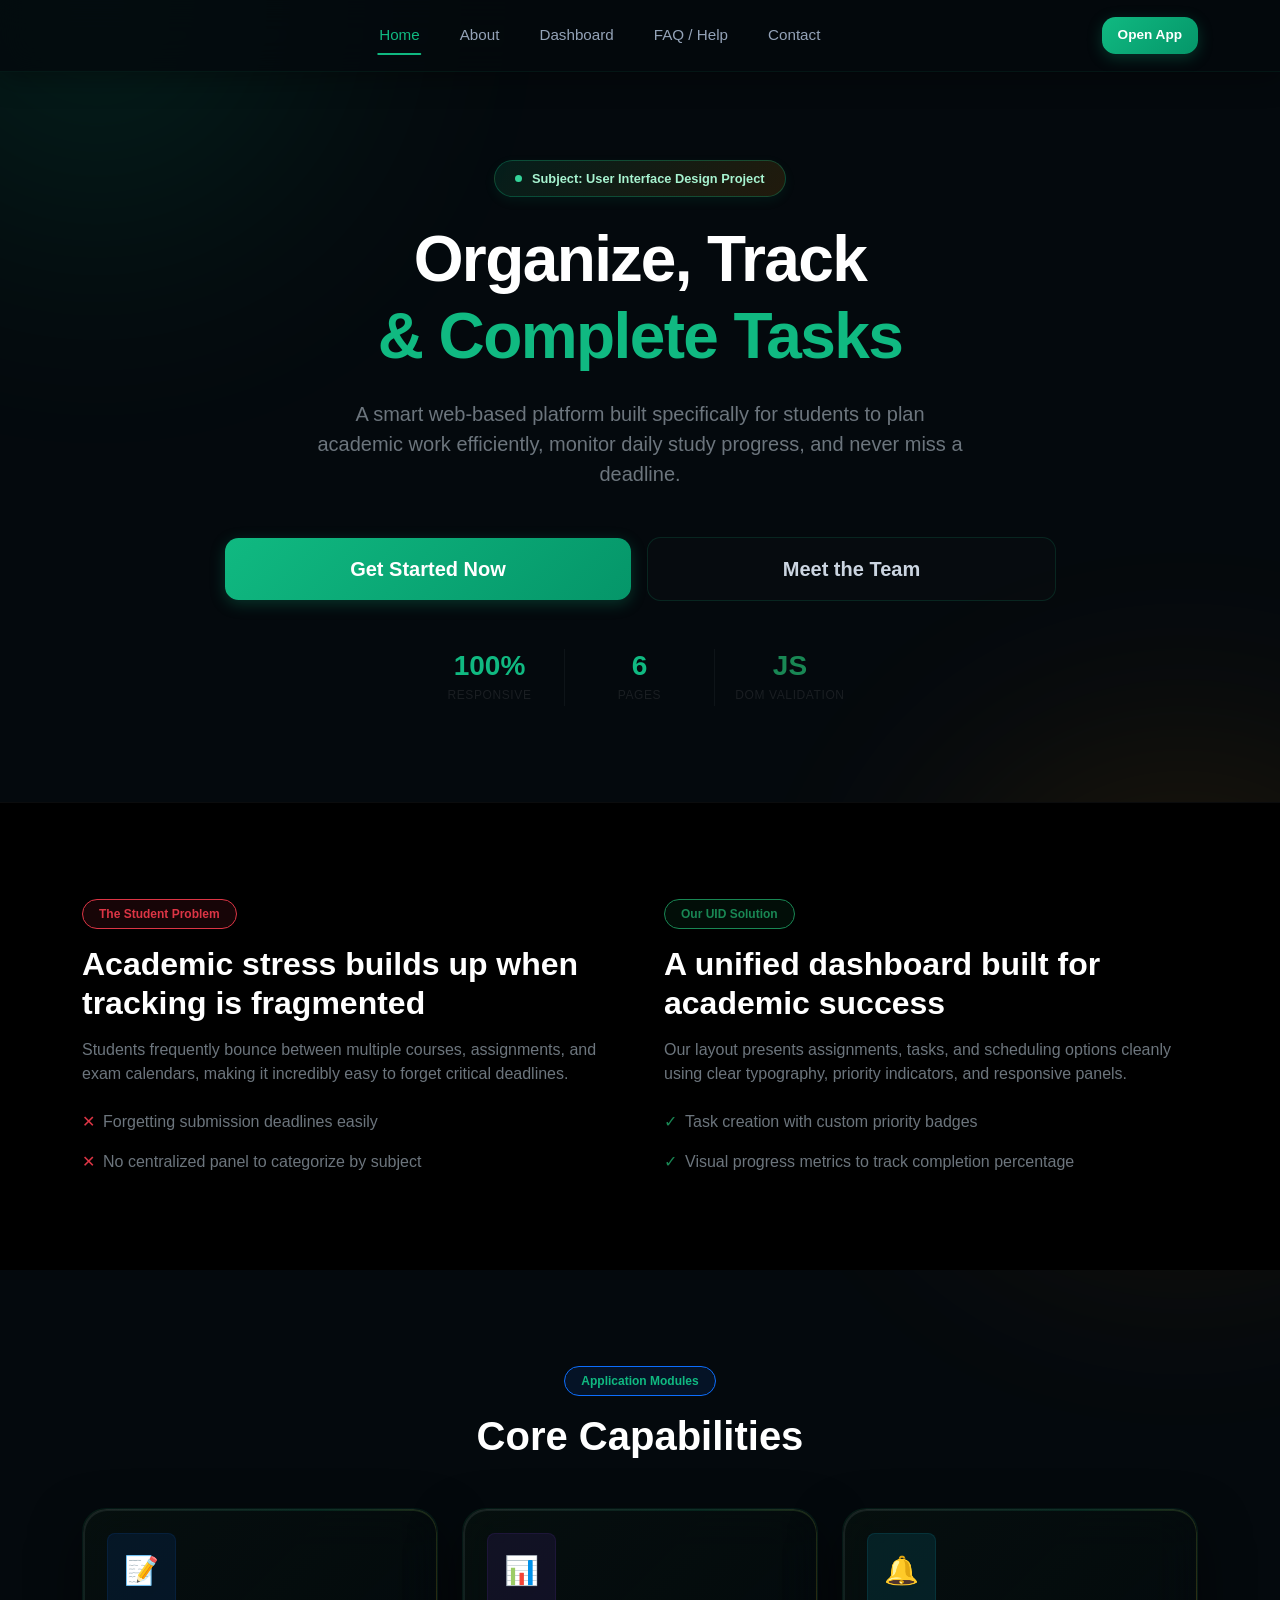
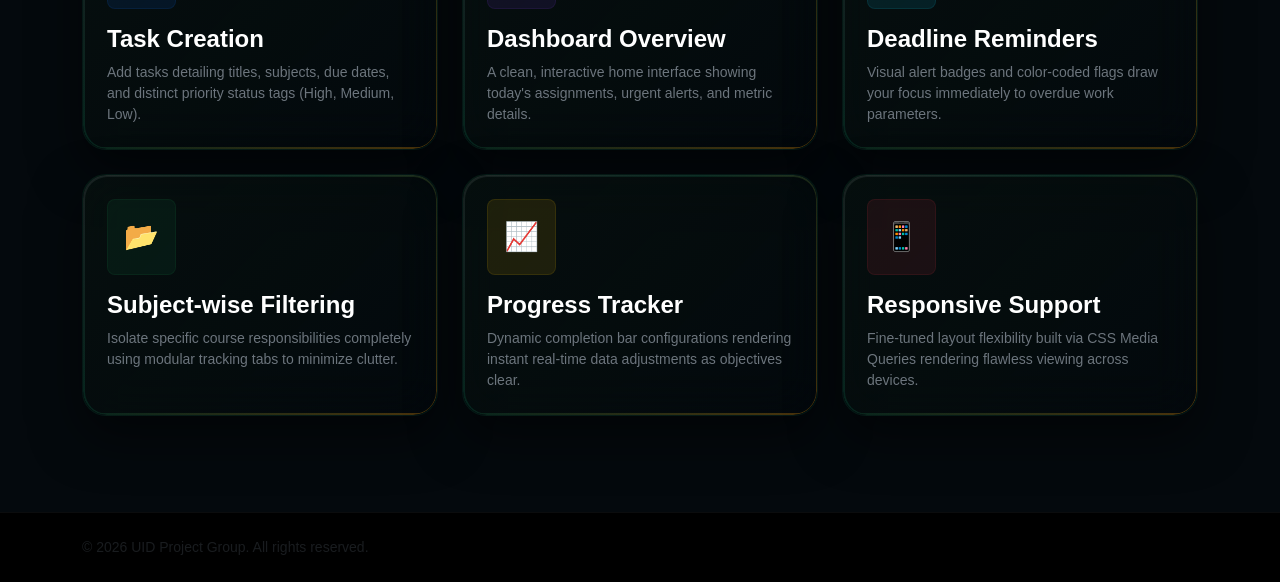
==== index.html @ c164b64d "Add files via upload" ====
<!DOCTYPE html>
<html lang="en">

<head>
  <meta charset="UTF-8" />
  <meta name="viewport" content="width=device-width, initial-scale=1.0" />
  <title>Student Task Manager — Academic Productivity Platform</title>

  <link href="https://cdn.jsdelivr.net/npm/bootstrap@5.3.3/dist/css/bootstrap.min.css" rel="stylesheet">
  <link rel="stylesheet" href="codestyle.css">
</head>

<body class="page-home">

  <div class="bg-orb bg-orb-1"></div>
  <div class="bg-orb bg-orb-2"></div>

  <nav class="navbar navbar-expand-md navbar-dark fixed-top glass-navbar py-3">
    <div class="container-xl">
      <a class="navbar-brand d-flex align-items-center gap-2" href="index.html">
      </a>

      <button class="navbar-toggler border-0" type="button" data-bs-toggle="collapse" data-bs-target="#mainNavbar"
        aria-controls="mainNavbar" aria-expanded="false" aria-label="Toggle navigation">
        <span class="navbar-toggler-icon"></span>
      </button>

      <div class="collapse navbar-collapse" id="mainNavbar">
        <ul class="navbar-nav mx-auto mb-2 mb-md-0 gap-2">
          <li class="nav-item"><a class="nav-link text-primary active" href="index.html">Home</a></li>
          <li class="nav-item"><a class="nav-link text-secondary" href="About.html">About</a></li>
          <li class="nav-item"><a class="nav-link text-secondary" href="Dashboard.html">Dashboard</a></li>
          <li class="nav-item"><a class="nav-link text-secondary" href="FAQ.html">FAQ / Help</a></li>
          <li class="nav-item"><a class="nav-link text-secondary" href="Contact.html">Contact</a></li>
        </ul>
        <div class="d-flex gap-2">
          <a href="Dashboard.html" class="btn btn-custom-primary py-2 px-3 fs-7 d-none d-sm-block">Open App</a>
        </div>
      </div>
    </div>
  </nav>

  <section class="container-xl text-center position-relative z-1" style="padding-top: 10rem; padding-bottom: 6rem;">
    <div class="row justify-content-center">
      <div class="col-lg-9">

        <div class="mb-4">
          <span class="badge-custom">
            <span class="pulse-dot"></span>
            Subject: User Interface Design Project
          </span>
        </div>

        <h1 class="display-3 fw-black text-white mb-4 tracking-tight">
          Organize, Track <br>
          <span class="text-primary">&amp; Complete Tasks</span>
        </h1>

        <p class="lead text-secondary mx-auto mb-5 max-w-2xl" style="max-width: 650px;">
          A smart web-based platform built specifically for students to plan academic work efficiently, monitor daily
          study progress, and never miss a deadline.
        </p>

        <div class="d-flex flex-column flex-sm-row gap-3 justify-content-center align-items-center">
          <a href="Dashboard.html" class="btn btn-custom-primary btn-lg px-4 py-3 w-100 w-sm-auto">
            Get Started Now
          </a>
          <a href="team.html" class="btn btn-custom-outline btn-lg px-4 py-3 w-100 w-sm-auto">
            Meet the Team
          </a>
        </div>

        <div class="row justify-content-center mt-5 mx-auto" style="max-width: 450px;">
          <div class="col-4 border-end border-secondary border-opacity-10">
            <div class="h3 fw-bold text-primary mb-0">100%</div>
            <small class="text-muted text-uppercase tracking-wider fs-8">Responsive</small>
          </div>
          <div class="col-4 border-end border-secondary border-opacity-10">
            <div class="h3 fw-bold text-primary mb-0">6</div>
            <small class="text-muted text-uppercase tracking-wider fs-8">Pages</small>
          </div>
          <div class="col-4">
            <div class="h3 fw-bold text-success mb-0">JS</div>
            <small class="text-muted text-uppercase tracking-wider fs-8">DOM Validation</small>
          </div>
        </div>

      </div>
    </div>
  </section>

  <section class="border-top border-secondary border-opacity-10 py-5 bg-black bg-opacity-20 position-relative z-1">
    <div class="container-xl py-5">
      <div class="row g-5 align-items-center">

        <div class="col-md-6">
          <span
            class="badge bg-danger bg-opacity-10 text-danger border border-danger border-opacity-20 rounded-pill px-3 py-2 mb-3 fw-semibold">The
            Student Problem</span>
          <h2 class="fw-bold text-white mb-3">Academic stress builds up when tracking is fragmented</h2>
          <p class="text-secondary mb-4">
            Students frequently bounce between multiple courses, assignments, and exam calendars, making it incredibly
            easy to forget critical deadlines.
          </p>
          <div class="d-flex flex-column gap-3">
            <div class="d-flex align-items-start gap-2">
              <span class="text-danger">✕</span>
              <span class="text-secondary fs-6">Forgetting submission deadlines easily</span>
            </div>
            <div class="d-flex align-items-start gap-2">
              <span class="text-danger">✕</span>
              <span class="text-secondary fs-6">No centralized panel to categorize by subject</span>
            </div>
          </div>
        </div>

        <div class="col-md-6">
          <span
            class="badge bg-success bg-opacity-10 text-success border border-success border-opacity-20 rounded-pill px-3 py-2 mb-3 fw-semibold">Our
            UID Solution</span>
          <h2 class="fw-bold text-white mb-3">A unified dashboard built for academic success</h2>
          <p class="text-secondary mb-4">
            Our layout presents assignments, tasks, and scheduling options cleanly using clear typography, priority
            indicators, and responsive panels.
          </p>
          <div class="d-flex flex-column gap-3">
            <div class="d-flex align-items-start gap-2">
              <span class="text-success">✓</span>
              <span class="text-secondary fs-6">Task creation with custom priority badges</span>
            </div>
            <div class="d-flex align-items-start gap-2">
              <span class="text-success">✓</span>
              <span class="text-secondary fs-6">Visual progress metrics to track completion percentage</span>
            </div>
          </div>
        </div>

      </div>
    </div>
  </section>

  <section class="container-xl py-5 position-relative z-1">
    <div class="py-5">
      <div class="text-center mb-5">
        <span
          class="badge bg-primary bg-opacity-10 text-primary border border-primary border-opacity-20 rounded-pill px-3 py-2 mb-3 fw-semibold">Application
          Modules</span>
        <h2 class="fw-bold text-white display-6">Core Capabilities</h2>
      </div>

      <div class="row row-cols-1 row-cols-sm-2 row-cols-lg-3 g-4">

        <div class="col">
          <div class="glass-card h-100 p-4">
            <div
              class="fs-3 mb-3 d-inline-flex p-3 bg-primary bg-opacity-10 border border-primary border-opacity-10 rounded-3">
              📝</div>
            <h4 class="text-white fw-semibold mb-2">Task Creation</h4>
            <p class="text-secondary small mb-0">Add tasks detailing titles, subjects, due dates, and distinct priority
              status tags (High, Medium, Low).</p>
          </div>
        </div>
        <div class="col">
          <div class="glass-card h-100 p-4">
            <div
              class="fs-3 mb-3 d-inline-flex p-3 bg-purple bg-opacity-10 border border-purple border-opacity-10 rounded-3"
              style="background: rgba(124,58,237,0.1);">📊</div>
            <h4 class="text-white fw-semibold mb-2">Dashboard Overview</h4>
            <p class="text-secondary small mb-0">A clean, interactive home interface showing today's assignments, urgent
              alerts, and metric details.</p>
          </div>
        </div>

        <div class="col">
          <div class="glass-card h-100 p-4">
            <div
              class="fs-3 mb-3 d-inline-flex p-3 bg-info bg-opacity-10 border border-info border-opacity-10 rounded-3">
              🔔</div>
            <h4 class="text-white fw-semibold mb-2">Deadline Reminders</h4>
            <p class="text-secondary small mb-0">Visual alert badges and color-coded flags draw your focus immediately
              to overdue work parameters.</p>
          </div>
        </div>

        <div class="col">
          <div class="glass-card h-100 p-4">
            <div
              class="fs-3 mb-3 d-inline-flex p-3 bg-success bg-opacity-10 border border-success border-opacity-10 rounded-3">
              📂</div>
            <h4 class="text-white fw-semibold mb-2">Subject-wise Filtering</h4>
            <p class="text-secondary small mb-0">Isolate specific course responsibilities completely using modular
              tracking tabs to minimize clutter.</p>
          </div>
        </div>

        <div class="col">
          <div class="glass-card h-100 p-4">
            <div
              class="fs-3 mb-3 d-inline-flex p-3 bg-warning bg-opacity-10 border border-warning border-opacity-10 rounded-3">
              📈</div>
            <h4 class="text-white fw-semibold mb-2">Progress Tracker</h4>
            <p class="text-secondary small mb-0">Dynamic completion bar configurations rendering instant real-time data
              adjustments as objectives clear.</p>
          </div>
        </div>

        <div class="col">
          <div class="glass-card h-100 p-4">
            <div
              class="fs-3 mb-3 d-inline-flex p-3 bg-danger bg-opacity-10 border border-danger border-opacity-10 rounded-3">
              📱</div>
            <h4 class="text-white fw-semibold mb-2">Responsive Support</h4>
            <p class="text-secondary small mb-0">Fine-tuned layout flexibility built via CSS Media Queries rendering
              flawless viewing across devices.</p>
          </div>
        </div>

      </div>
    </div>
  </section>

  <footer class="border-top border-secondary border-opacity-10 py-4 bg-black bg-opacity-40 position-relative z-1">
    <div class="container-xl">
      <div
        class="d-flex flex-column flex-sm-row justify-content-between align-items-center text-center text-sm-start gap-3">
        <p class="text-muted small mb-0">© 2026 UID Project Group. All rights reserved.</p>
      </div>
    </div>
  </footer>

  <script src="https://cdn.jsdelivr.net/npm/bootstrap@5.3.3/dist/js/bootstrap.bundle.min.js"></script>
</body>

</html>
---- codestyle.css ----
.homepage * {
      box-sizing: border-box;
    }

    :root {
      --bg-dark: #04090d; /* Premium deep slate-black */
      --card-bg: linear-gradient(135deg, rgba(8, 20, 16, 0.6) 0%, rgba(3, 8, 12, 0.5) 100%);
      --primary: #10b981; /* Premium Emerald */
      --primary-rgb: 16, 185, 129;
      --primary-hover: #059669;
      --accent-gold: #f59e0b; /* Aurora Gold */
      --accent-mint: #34d399; /* Mint Green */
      --accent-cyan: #06b6d4; /* Electric Cyan */
      --text-white: #f1f5f9;
      --text-gray: #94a3b8;
      --success: #34d399;
      --danger: #f87171;
      --border-light: rgba(16, 185, 129, 0.08);
    }

/* ==========================================
   UTILITY & HELPER CLASSES
   ========================================== */
.fw-black {
  font-weight: 900 !important;
}

.tracking-tight {
  letter-spacing: -0.025em !important;
}

.tracking-wider {
  letter-spacing: 0.05em !important;
}

.fs-7 {
  font-size: 0.85rem !important;
}

.fs-8 {
  font-size: 0.75rem !important;
}

.max-w-2xl {
  max-width: 650px !important;
}

.max-w-450 {
  max-width: 450px !important;
}

.hero-section {
  padding-top: 10rem !important;
  padding-bottom: 6rem !important;
}

.dashboard-section {
  padding-top: 8rem !important;
  padding-bottom: 6rem !important;
}

.bg-purple {
  background-color: rgba(124, 58, 237, 1) !important;
}

.bg-purple.bg-opacity-10 {
  background-color: rgba(124, 58, 237, 0.1) !important;
}

.border-purple {
  border-color: rgba(124, 58, 237, 1) !important;
}

.border-purple.border-opacity-10 {
  border-color: rgba(124, 58, 237, 0.1) !important;
}

/* ==========================================
   PAGES: Home & Profile (index.html, profile.html)
   ========================================== */
body.page-home,
body.page-profile {
  background-color: var(--bg-dark);
  color: var(--text-white);
  font-family: 'Plus Jakarta Sans', sans-serif;
  overflow-x: hidden;
  min-height: 100vh;
  display: flex;
  flex-direction: column;
  position: relative;
}

body.page-home .text-primary,
body.page-profile .text-primary {
  color: var(--primary) !important;
}

/* Premium Scrollbar */
body.page-home::-webkit-scrollbar,
body.page-profile::-webkit-scrollbar {
  width: 8px;
  height: 8px;
}
body.page-home::-webkit-scrollbar-track,
body.page-profile::-webkit-scrollbar-track {
  background: var(--bg-dark);
}
body.page-home::-webkit-scrollbar-thumb,
body.page-profile::-webkit-scrollbar-thumb {
  background: rgba(255, 255, 255, 0.08);
  border-radius: 4px;
}
body.page-home::-webkit-scrollbar-thumb:hover,
body.page-profile::-webkit-scrollbar-thumb:hover {
  background: rgba(var(--primary-rgb), 0.4);
}

/* Background Orbs with Fluid Floating Animations */
.page-home .bg-orb,
.page-profile .bg-orb {
  position: absolute;
  width: 450px;
  height: 450px;
  border-radius: 50%;
  filter: blur(130px);
  z-index: 0;
  opacity: 0.15;
  pointer-events: none;
  transition: all 1s ease;
}
.page-home .bg-orb-1,
.page-profile .bg-orb-1 { 
  top: -10%; 
  left: -10%; 
  background: radial-gradient(circle, var(--primary) 0%, #047857 100%); 
  animation: float-orb-1 20s infinite alternate ease-in-out;
}
.page-home .bg-orb-2,
.page-profile .bg-orb-2 { 
  top: 35%; 
  right: -10%; 
  background: radial-gradient(circle, var(--accent-gold) 0%, #b45309 100%); 
  animation: float-orb-2 25s infinite alternate ease-in-out;
}
.page-home .bg-orb-3,
.page-profile .bg-orb-3 { 
  bottom: -10%; 
  left: 15%; 
  width: 350px;
  height: 350px;
  background: radial-gradient(circle, var(--accent-mint) 0%, #065f46 100%); 
  opacity: 0.08;
  animation: float-orb-3 18s infinite alternate ease-in-out;
}

    @keyframes float-orb-1 {
      0% { transform: translate(0, 0) scale(1); }
      50% { transform: translate(60px, 40px) scale(1.12); }
      100% { transform: translate(-20px, 20px) scale(0.95); }
    }
    @keyframes float-orb-2 {
      0% { transform: translate(0, 0) scale(1.1); }
      50% { transform: translate(-50px, -40px) scale(0.88); }
      100% { transform: translate(30px, 40px) scale(1.05); }
    }
    @keyframes float-orb-3 {
      0% { transform: translate(0, 0) scale(0.9); }
      50% { transform: translate(45px, -35px) scale(1.15); }
      100% { transform: translate(-25px, 15px) scale(1); }
    }
    
    /* Glassmorphism Navbar with Glow Border */
    .glass-navbar {
      background: rgba(4, 9, 13, 0.8) !important;
      backdrop-filter: blur(16px);
      -webkit-backdrop-filter: blur(16px);
      border-bottom: 1px solid var(--border-light);
      box-shadow: 0 4px 30px rgba(0, 0, 0, 0.4);
      transition: all 0.3s ease;
    }
    .glass-navbar .nav-link {
      font-size: 0.95rem;
      font-weight: 500;
      position: relative;
      transition: color 0.3s ease;
      padding: 0.5rem 1rem !important;
    }
    .glass-navbar .nav-link::after {
      content: '';
      position: absolute;
      bottom: 0; left: 50%;
      width: 0; height: 2px;
      background: var(--primary);
      transition: all 0.3s ease;
      transform: translateX(-50%);
      border-radius: 2px;
    }
    .glass-navbar .nav-link:hover::after,
    .glass-navbar .nav-link.active::after {
      width: 60%;
    }
    .glass-navbar .nav-link:hover {
      color: var(--primary) !important;
    }
    .glass-navbar .nav-link.text-secondary {
      color: var(--text-gray) !important;
    }
    
    /* Premium Glassmorphism Cards */
    .glass-card {
      background: var(--card-bg);
      backdrop-filter: blur(24px);
      -webkit-backdrop-filter: blur(24px);
      border: 1px solid var(--border-light);
      border-radius: 1.5rem;
      padding: 3rem;
      position: relative;
      box-shadow: 0 20px 50px rgba(0, 0, 0, 0.5), inset 0 1px 1px rgba(255, 255, 255, 0.05);
      overflow: hidden;
      transition: all 0.4s cubic-bezier(0.16, 1, 0.3, 1);
    }
    
    /* Elegant Gold and Mint Border Gradient overlay on card */
    .glass-card::before {
      content: '';
      position: absolute;
      top: 0; left: 0; right: 0; bottom: 0;
      border-radius: 1.5rem;
      padding: 1.5px;
      background: linear-gradient(135deg, rgba(255, 255, 255, 0.08), rgba(16, 185, 129, 0.15) 40%, rgba(245, 158, 11, 0.3) 100%);
      -webkit-mask: linear-gradient(#fff 0 0) content-box, linear-gradient(#fff 0 0);
      -webkit-mask-composite: xor;
      mask-composite: exclude;
      pointer-events: none;
      z-index: 1;
    }
    
    .profile-header {
      display: flex;
      align-items: center;
      gap: 1.75rem;
      border-bottom: 1px solid rgba(16, 185, 129, 0.12);
      padding-bottom: 2rem;
      margin-bottom: 2.5rem;
      z-index: 2;
      position: relative;
    }
    
    @media (max-width: 576px) {
      .profile-header {
        flex-direction: column;
        text-align: center;
        gap: 1.25rem;
      }
    }
    
    /* Majestic Emerald & Gold Avatar Frame */
    .avatar-wrapper {
      width: 95px;
      height: 95px;
      border-radius: 50%;
      background: linear-gradient(135deg, rgba(16, 185, 129, 0.15) 0%, rgba(245, 158, 11, 0.15) 100%);
      border: 2px solid rgba(16, 185, 129, 0.35);
      color: var(--accent-mint);
      font-size: 3.2rem;
      display: flex;
      align-items: center;
      justify-content: center;
      box-shadow: 0 8px 25px rgba(16, 185, 129, 0.25);
      position: relative;
      transition: all 0.4s cubic-bezier(0.16, 1, 0.3, 1);
      cursor: pointer;
    }
    .avatar-wrapper::after {
      content: '👑';
      position: absolute;
      font-size: 0.95rem;
      bottom: -4px;
      right: -4px;
      background: #04090d;
      border: 1px solid rgba(245, 158, 11, 0.5);
      width: 28px;
      height: 28px;
      border-radius: 50%;
      display: flex;
      align-items: center;
      justify-content: center;
      box-shadow: 0 4px 10px rgba(0, 0, 0, 0.5);
      animation: sparkle 3s infinite ease-in-out;
    }
    @keyframes sparkle {
      0%, 100% { transform: scale(1) rotate(0deg); }
      50% { transform: scale(1.15) rotate(15deg); }
    }
    .avatar-wrapper:hover {
      transform: scale(1.05) rotate(3deg);
      border-color: var(--accent-gold);
      box-shadow: 0 10px 30px rgba(245, 158, 11, 0.3);
      color: var(--accent-gold);
    }
    
    /* Styled Emerald-Glow Info Cards */
    .info-card {
      background: rgba(255, 255, 255, 0.015);
      border: 1px solid rgba(16, 185, 129, 0.06);
      border-radius: 1rem;
      padding: 1.25rem 1.5rem;
      transition: all 0.3s cubic-bezier(0.16, 1, 0.3, 1);
      height: 100%;
      position: relative;
      overflow: hidden;
    }
    .info-card::before {
      content: '';
      position: absolute;
      left: 0; top: 0; bottom: 0;
      width: 3px;
      background: linear-gradient(to bottom, var(--primary), var(--accent-gold));
      opacity: 0;
      transition: opacity 0.3s ease;
    }
    .info-card:hover {
      background: rgba(255, 255, 255, 0.03);
      border-color: rgba(16, 185, 129, 0.25);
      transform: translateY(-3px);
      box-shadow: 0 8px 24px rgba(0, 0, 0, 0.25);
    }
    .info-card:hover::before {
      opacity: 1;
    }
    
    .glass-label {
      font-family: 'Outfit', sans-serif;
      font-size: 0.78rem;
      font-weight: 700;
      text-transform: uppercase;
      letter-spacing: 0.08em;
      color: var(--accent-mint);
      margin-bottom: 0.4rem;
      display: flex;
      align-items: center;
      gap: 0.5rem;
    }
    
    .info-value {
      font-size: 1.05rem;
      color: var(--text-white);
      font-weight: 600;
      padding: 0.15rem 0;
      letter-spacing: -0.01em;
    }
    
    /* Premium Aurora Inputs */
    .glass-input, .glass-select, .glass-textarea {
      background: rgba(255, 255, 255, 0.02) !important;
      border: 1px solid rgba(16, 185, 129, 0.12) !important;
      color: #ffffff !important;
      border-radius: 0.85rem !important;
      padding: 0.85rem 1.2rem !important;
      transition: all 0.3s cubic-bezier(0.16, 1, 0.3, 1) !important;
      width: 100%;
    }
    .glass-input::placeholder, .glass-textarea::placeholder {
      color: rgba(255, 255, 255, 0.25) !important;
    }
    .glass-input:focus, .glass-select:focus, .glass-textarea:focus {
      background: rgba(255, 255, 255, 0.05) !important;
      border-color: rgba(16, 185, 129, 0.5) !important;
      box-shadow: 0 0 0 4px rgba(16, 185, 129, 0.18) !important;
      outline: none !important;
      transform: translateY(-1px);
    }
    
    .glass-select option {
      background-color: #050b0f;
      color: white;
    }
    
    /* Button Custom styling with beautiful hover scale effects */
    .btn-custom-outline {
      background-color: rgba(255, 255, 255, 0.01);
      color: #cbd5e1;
      border: 1px solid rgba(16, 185, 129, 0.15);
      padding: 0.8rem 1.85rem;
      border-radius: 0.85rem;
      font-weight: 600;
      transition: all 0.3s cubic-bezier(0.16, 1, 0.3, 1);
      text-decoration: none;
      display: inline-flex;
      align-items: center;
      justify-content: center;
      gap: 0.55rem;
    }
    .btn-custom-outline:hover {
      background-color: rgba(16, 185, 129, 0.06);
      color: white;
      border-color: rgba(16, 185, 129, 0.3);
      transform: translateY(-2px);
    }
    .btn-custom-outline:active {
      transform: translateY(0);
    }
    
    .btn-custom-primary {
      background: linear-gradient(135deg, var(--primary) 0%, var(--primary-hover) 100%);
      color: white;
      border: none;
      padding: 0.8rem 1.85rem;
      border-radius: 0.85rem;
      font-weight: 600;
      box-shadow: 0 4px 15px rgba(16, 185, 129, 0.25);
      transition: all 0.3s cubic-bezier(0.16, 1, 0.3, 1);
      text-decoration: none;
      display: inline-flex;
      align-items: center;
      justify-content: center;
      gap: 0.55rem;
    }
    .btn-custom-primary:hover {
      background: linear-gradient(135deg, var(--primary-hover) 0%, #047857 100%);
      box-shadow: 0 8px 25px rgba(16, 185, 129, 0.4);
      transform: translateY(-2px);
      color: white;
    }
    .btn-custom-primary:active {
      transform: translateY(0);
    }
    
    .btn-custom-danger {
      background-color: rgba(239, 68, 68, 0.08);
      border: 1px solid rgba(239, 68, 68, 0.2);
      color: #f87171;
      padding: 0.8rem 1.85rem;
      border-radius: 0.85rem;
      font-weight: 600;
      transition: all 0.3s cubic-bezier(0.16, 1, 0.3, 1);
      text-decoration: none;
      display: inline-flex;
      align-items: center;
      justify-content: center;
      gap: 0.55rem;
    }
    .btn-custom-danger:hover {
      background-color: var(--danger);
      border-color: var(--danger);
      color: white;
      box-shadow: 0 8px 25px rgba(239, 68, 68, 0.4);
      transform: translateY(-2px);
    }
    .btn-custom-danger:active {
      transform: translateY(0);
    }
    
    /* Styled badges */
    .badge-custom {
      background: linear-gradient(135deg, rgba(16, 185, 129, 0.12) 0%, rgba(245, 158, 11, 0.12) 100%);
      border: 1px solid rgba(16, 185, 129, 0.3);
      color: #a7f3d0;
      padding: 0.5rem 1.25rem;
      border-radius: 50px;
      font-size: 0.8rem;
      font-weight: 600;
      display: inline-flex;
      align-items: center;
      gap: 0.6rem;
      box-shadow: 0 4px 12px rgba(16, 185, 129, 0.08);
    }
    
    .pulse-dot {
      width: 7px;
      height: 7px;
      background-color: var(--accent-mint);
      border-radius: 50%;
      animation: pulse 2s infinite;
    }
    @keyframes pulse {
      0% { transform: scale(0.9); opacity: 0.4; }
      50% { transform: scale(1.3); opacity: 1; box-shadow: 0 0 8px var(--accent-mint); }
      100% { transform: scale(0.9); opacity: 0.4; }
    }
    
    /* Sleek Custom Alert with slide down fade */
    .alert-custom {
      background: linear-gradient(135deg, rgba(245, 158, 11, 0.1) 0%, rgba(16, 185, 129, 0.1) 100%);
      border: 1px solid rgba(16, 185, 129, 0.4);
      color: var(--accent-mint);
      border-radius: 1rem;
      padding: 1.25rem 1.5rem;
      margin-bottom: 2rem;
      display: none;
      align-items: center;
      gap: 0.75rem;
      box-shadow: 0 10px 30px rgba(16, 185, 129, 0.12);
      animation: slideDownFade 0.4s cubic-bezier(0.16, 1, 0.3, 1);
    }
    @keyframes slideDownFade {
      from { opacity: 0; transform: translateY(-20px); }
      to { opacity: 1; transform: translateY(0); }
    }

    footer {
      margin-top: auto;
      background: rgba(3, 7, 10, 0.8) !important;
      backdrop-filter: blur(10px);
      -webkit-backdrop-filter: blur(10px);
      border-top: 1px solid rgba(16, 185, 129, 0.08) !important;
    }
  

/* ==========================================
   PAGE: About (About.html)
   ========================================== */
.page-about * {
  box-sizing: border-box;
}

body.page-about {
  background-color: var(--bg-dark);
  color: var(--text-white);
  font-family: 'Plus Jakarta Sans', sans-serif;
  min-height: 100vh;
  display: flex;
  flex-direction: column;
  align-items: center;
  justify-content: center;
  padding: 80px 20px;
  position: relative;
  overflow-x: hidden;
}

.page-about .about-card {
  background: var(--card-bg);
  backdrop-filter: blur(24px);
  -webkit-backdrop-filter: blur(24px);
  border: 1px solid var(--border-light);
  border-radius: 1.5rem;
  padding: 3rem;
  width: 750px;
  max-width: 100%;
  box-shadow: 0 20px 50px rgba(0, 0, 0, 0.5), inset 0 1px 1px rgba(255, 255, 255, 0.05);
  position: relative;
  overflow: hidden;
  transition: all 0.4s cubic-bezier(0.16, 1, 0.3, 1);
  z-index: 1;
}

.page-about .about-card::before {
  content: '';
  position: absolute;
  top: 0; left: 0; right: 0; bottom: 0;
  border-radius: 1.5rem;
  padding: 1.5px;
  background: linear-gradient(135deg, rgba(255, 255, 255, 0.08), rgba(16, 185, 129, 0.15) 40%, rgba(245, 158, 11, 0.3) 100%);
  -webkit-mask: linear-gradient(#fff 0 0) content-box, linear-gradient(#fff 0 0);
  -webkit-mask-composite: xor;
  mask-composite: exclude;
  pointer-events: none;
  z-index: 1;
}

.page-about .about-card > * {
  position: relative;
  z-index: 2;
}

.page-about .about-card h2 {
  font-family: 'Outfit', sans-serif;
  font-size: 1.6rem;
  font-weight: 700;
  color: var(--text-white);
  margin-bottom: 16px;
  letter-spacing: -0.01em;
}

.page-about .about-card > p {
  color: var(--text-gray);
  line-height: 1.7;
  font-size: 0.95rem;
  margin-bottom: 28px;
}

.page-about .feature-list {
  list-style: none;
  margin-bottom: 32px;
  padding-left: 0;
}

.page-about .feature-list li {
  padding: 12px 0;
  border-bottom: 1px solid rgba(16, 185, 129, 0.08);
  color: var(--text-gray);
  font-size: 0.95rem;
  line-height: 1.6;
  display: flex;
  align-items: flex-start;
}

.page-about .feature-list li:last-child {
  border-bottom: none;
}

.page-about .feature-list li::before {
  content: "→";
  color: var(--primary);
  margin-right: 12px;
  font-weight: bold;
}

.page-about .feature-list li strong {
  color: var(--accent-mint);
  margin-right: 4px;
}

.page-about .back-button {
  background-color: rgba(255, 255, 255, 0.01);
  color: #cbd5e1;
  border: 1px solid rgba(16, 185, 129, 0.15);
  padding: 0.85rem 2rem;
  border-radius: 0.85rem;
  font-size: 0.9rem;
  font-weight: 600;
  font-family: inherit;
  cursor: pointer;
  transition: all 0.3s cubic-bezier(0.16, 1, 0.3, 1);
  display: inline-flex;
  align-items: center;
  justify-content: center;
  gap: 0.6rem;
}

.page-about .back-button:hover {
  background-color: rgba(16, 185, 129, 0.06);
  color: white;
  border-color: rgba(16, 185, 129, 0.3);
  transform: translateY(-2px);
  box-shadow: 0 8px 24px rgba(16, 185, 129, 0.1);
}

/* ==========================================
   PAGE: Dashboard (Dashboard.html)
   ========================================== */
body.page-dashboard {
  background-color: var(--bg-dark);
  color: var(--text-white);
  font-family: 'Plus Jakarta Sans', sans-serif;
  overflow-x: hidden;
  min-height: 100vh;
}

/* Simplified Navbar using theme colors */
.page-dashboard .glass-navbar {
  background-color: #060e14 !important;
  border-bottom: 1px solid rgba(16, 185, 129, 0.15);
}

/* Cards matched with index.html premium gradient */
.page-dashboard .glass-card {
  background: var(--card-bg);
  border: 1px solid var(--border-light);
  border-radius: 0.75rem;
  transition: all 0.3s ease;
  text-decoration: none;
  color: inherit;
}
.page-dashboard .glass-card:hover {
  border-color: var(--primary);
  transform: translateY(-3px);
  box-shadow: 0 4px 20px rgba(16, 185, 129, 0.1);
  color: inherit;
}

/* Buttons matched with Emerald Theme */
.page-dashboard .btn-custom-primary {
  background-color: var(--primary);
  color: #04090d; /* Dark text on bright green looks cleaner */
  border: none;
  padding: 0.6rem 1.5rem;
  border-radius: 0.5rem;
  font-weight: 600;
  transition: all 0.2s ease;
  text-decoration: none;
  display: inline-block;
}
.page-dashboard .btn-custom-primary:hover {
  background-color: var(--primary-hover);
  color: #04090d;
  box-shadow: 0 4px 15px rgba(16, 185, 129, 0.3);
}

.page-dashboard .btn-custom-outline {
  background-color: transparent;
  color: var(--text-gray);
  border: 1px solid #1e293b;
  padding: 0.6rem 1.5rem;
  border-radius: 0.5rem;
  font-weight: 600;
  transition: all 0.2s ease;
  text-decoration: none;
  display: inline-block;
}
.page-dashboard .btn-custom-outline:hover {
  background-color: rgba(16, 185, 129, 0.05);
  color: var(--text-white);
  border-color: var(--primary);
}

/* Status Badge */
.page-dashboard .badge-custom {
  background: rgba(16, 185, 129, 0.1);
  border: 1px solid rgba(16, 185, 129, 0.2);
  color: var(--accent-mint);
  padding: 0.4rem 0.8rem;
  border-radius: 50px;
  font-size: 0.75rem;
  font-weight: 600;
  display: inline-flex;
  align-items: center;
  gap: 0.4rem;
}

.page-dashboard .pulse-dot {
  width: 6px;
  height: 6px;
  background-color: var(--primary);
  border-radius: 50%;
  animation: pulse-dashboard 2s infinite;
}

@keyframes pulse-dashboard {
  0% { transform: scale(0.95); opacity: 0.5; }
  50% { transform: scale(1.2); opacity: 1; }
  100% { transform: scale(0.95); opacity: 0.5; }
}

/* ==========================================
   UTILITY PAGES GLOBAL DIRECTIVES
   ========================================== */
body.page-progress,
body.page-reminder,
body.page-schedule,
body.page-task {
  background-color: var(--bg-dark);
  color: var(--text-white);
  font-family: 'Plus Jakarta Sans', sans-serif;
  min-height: 100vh;
  padding: 60px 20px;
  position: relative;
  overflow-x: hidden;
}

.page-progress .container,
.page-reminder .container,
.page-schedule .container,
.page-task .container {
  max-width: 1000px;
  margin: auto;
  position: relative;
  z-index: 1;
}

.page-progress h1,
.page-reminder h1,
.page-schedule h1,
.page-task h1 {
  font-family: 'Outfit', sans-serif;
  color: var(--text-white);
  font-size: 2.2rem;
  font-weight: 800;
  margin-bottom: 32px;
  letter-spacing: -0.02em;
  display: flex;
  align-items: center;
  gap: 12px;
}

.page-progress .card,
.page-progress .progress-container,
.page-reminder .notification,
.page-schedule .schedule-card,
.page-schedule .schedule-list-card,
.page-task .task-form,
.page-task .task {
  background: var(--card-bg);
  backdrop-filter: blur(20px);
  -webkit-backdrop-filter: blur(20px);
  border: 1px solid var(--border-light);
  border-radius: 1.25rem;
  padding: 24px;
  box-shadow: 0 12px 36px rgba(0, 0, 0, 0.45), inset 0 1px 1px rgba(255, 255, 255, 0.05);
  transition: all 0.3s cubic-bezier(0.16, 1, 0.3, 1);
  position: relative;
  overflow: hidden;
}

.page-progress .card::before,
.page-progress .progress-container::before,
.page-reminder .notification::before,
.page-schedule .schedule-card::before,
.page-schedule .schedule-list-card::before,
.page-task .task-form::before,
.page-task .task::before {
  content: '';
  position: absolute;
  top: 0; left: 0; right: 0; bottom: 0;
  border-radius: 1.25rem;
  padding: 1.5px;
  background: linear-gradient(135deg, rgba(255, 255, 255, 0.05), rgba(16, 185, 129, 0.1) 40%, rgba(245, 158, 11, 0.15) 100%);
  -webkit-mask: linear-gradient(#fff 0 0) content-box, linear-gradient(#fff 0 0);
  -webkit-mask-composite: xor;
  mask-composite: exclude;
  pointer-events: none;
  z-index: 1;
}

.page-progress .card > *,
.page-progress .progress-container > *,
.page-reminder .notification > *,
.page-schedule .schedule-card > *,
.page-schedule .schedule-list-card > *,
.page-task .task-form > *,
.page-task .task > * {
  position: relative;
  z-index: 2;
}

.page-progress .card:hover,
.page-progress .progress-container:hover,
.page-reminder .notification:hover,
.page-schedule .schedule-card:hover,
.page-schedule .schedule-list-card:hover,
.page-task .task-form:hover,
.page-task .task:hover {
  background: rgba(255, 255, 255, 0.035);
  border-color: rgba(16, 185, 129, 0.25);
  transform: translateY(-3px);
  box-shadow: 0 16px 40px rgba(16, 185, 129, 0.12);
}

.page-progress .exit,
.page-reminder .exit,
.page-schedule .exit,
.page-task .exit {
  margin-top: 48px;
  display: flex;
  justify-content: center;
}

.page-progress .exit button,
.page-reminder .exit button,
.page-schedule .exit button,
.page-task .exit button {
  background-color: rgba(239, 68, 68, 0.08) !important;
  border: 1px solid rgba(239, 68, 68, 0.25) !important;
  color: #f87171 !important;
  padding: 12px 32px !important;
  border-radius: 0.85rem !important;
  font-weight: 600 !important;
  transition: all 0.3s cubic-bezier(0.16, 1, 0.3, 1) !important;
  cursor: pointer;
  font-size: 0.95rem !important;
}

.page-progress .exit button:hover,
.page-reminder .exit button:hover,
.page-schedule .exit button:hover,
.page-task .exit button:hover {
  background-color: var(--danger) !important;
  border-color: var(--danger) !important;
  color: white !important;
  box-shadow: 0 8px 25px rgba(239, 68, 68, 0.4) !important;
  transform: translateY(-2px);
}

/* ==========================================
   PAGE: Progress (progress.html)
   ========================================== */
.page-progress .cards {
  display: grid;
  grid-template-columns: repeat(auto-fit, minmax(200px, 1fr));
  gap: 24px;
  margin-bottom: 36px;
}

.page-progress .card h3 {
  font-size: 1rem;
  font-weight: 600;
  color: var(--text-gray);
  margin: 0;
}

.page-progress .number {
  font-size: 2.6rem;
  font-weight: 800;
  margin-top: 12px;
  color: var(--primary);
  font-family: 'Outfit', sans-serif;
  letter-spacing: -0.02em;
}

.page-progress .progress-container h2 {
  font-family: 'Outfit', sans-serif;
  font-size: 1.3rem;
  font-weight: 700;
  color: var(--text-white);
  margin: 0 0 16px 0;
}

.page-progress .progress-bar {
  width: 100%;
  height: 18px;
  background: rgba(255, 255, 255, 0.05);
  border-radius: 50px;
  border: 1px solid rgba(16, 185, 129, 0.1);
  overflow: hidden;
}

.page-progress .progress {
  height: 100%;
  background: linear-gradient(90deg, var(--primary) 0%, var(--accent-mint) 100%);
  box-shadow: 0 0 12px rgba(16, 185, 129, 0.4);
  border-radius: 50px;
}

/* ==========================================
   PAGE: Notifications (reminder.html)
   ========================================== */
.page-reminder .subtitle {
  color: var(--text-gray);
  font-size: 1.05rem;
  margin-bottom: 32px;
  margin-top: -16px;
}

.page-reminder .notification-list {
  display: flex;
  flex-direction: column;
  gap: 16px;
}

.page-reminder .notification {
  display: flex;
  justify-content: space-between;
  align-items: center;
}

.page-reminder .notification.high {
  border-left: 4px solid var(--danger);
  background: linear-gradient(135deg, rgba(248, 113, 113, 0.04) 0%, rgba(3, 8, 12, 0.5) 100%);
}

.page-reminder .notification.medium {
  border-left: 4px solid var(--accent-gold);
  background: linear-gradient(135deg, rgba(245, 158, 11, 0.04) 0%, rgba(3, 8, 12, 0.5) 100%);
}

.page-reminder .notification.low {
  border-left: 4px solid var(--success);
  background: linear-gradient(135deg, rgba(52, 211, 153, 0.04) 0%, rgba(3, 8, 12, 0.5) 100%);
}

.page-reminder .left {
  display: flex;
  gap: 18px;
  align-items: center;
}

.page-reminder .icon {
  font-size: 1.8rem;
}

.page-reminder .message h3 {
  margin: 0 0 6px 0;
  color: var(--text-white);
  font-size: 1.1rem;
  font-weight: 700;
  font-family: 'Outfit', sans-serif;
}

.page-reminder .message p {
  color: var(--text-gray);
  font-size: 0.9rem;
  margin: 0;
}

.page-reminder .time {
  font-size: 0.85rem;
  color: var(--text-gray);
  font-weight: 500;
}

/* ==========================================
   PAGE: Schedule (schedule.html)
   ========================================== */
.page-schedule label {
  font-family: 'Outfit', sans-serif;
  font-size: 0.75rem !important;
  font-weight: 700 !important;
  text-transform: uppercase;
  letter-spacing: 0.05em;
  color: var(--accent-mint) !important;
}

.page-schedule input,
.page-task input,
.page-task select {
  background: rgba(255, 255, 255, 0.02) !important;
  border: 1px solid rgba(16, 185, 129, 0.12) !important;
  color: #ffffff !important;
  border-radius: 0.75rem !important;
  padding: 10px 14px !important;
  transition: all 0.3s ease !important;
  font-size: 0.9rem !important;
}

.page-schedule input:focus,
.page-task input:focus,
.page-task select:focus {
  background: rgba(255, 255, 255, 0.05) !important;
  border-color: rgba(16, 185, 129, 0.5) !important;
  box-shadow: 0 0 0 3px rgba(16, 185, 129, 0.15) !important;
  outline: none !important;
}

.page-schedule #addEntryBtn,
.page-task .add-btn {
  background: linear-gradient(135deg, var(--primary) 0%, var(--primary-hover) 100%) !important;
  color: white !important;
  border: none !important;
  padding: 12px 24px !important;
  border-radius: 0.75rem !important;
  font-weight: 600 !important;
  box-shadow: 0 4px 15px rgba(16, 185, 129, 0.2) !important;
  transition: all 0.3s cubic-bezier(0.16, 1, 0.3, 1) !important;
  cursor: pointer;
}

.page-schedule #addEntryBtn:hover,
.page-task .add-btn:hover {
  background: linear-gradient(135deg, var(--primary-hover) 0%, #047857 100%) !important;
  box-shadow: 0 6px 20px rgba(16, 185, 129, 0.35) !important;
  transform: translateY(-1px);
}

.page-schedule .schedule-list-card {
  display: flex;
  gap: 20px;
  align-items: center;
  margin-bottom: 16px;
}

.page-schedule .time {
  background: linear-gradient(135deg, var(--primary) 0%, var(--primary-hover) 100%);
  color: #04090d;
  padding: 12px;
  border-radius: 10px;
  width: 110px;
  text-align: center;
  font-weight: 700;
  font-size: 0.95rem;
  box-shadow: 0 4px 12px rgba(16, 185, 129, 0.2);
}

.page-schedule .details h3 {
  margin: 0 0 6px 0;
  color: var(--text-white);
  font-size: 1.15rem;
  font-weight: 700;
  font-family: 'Outfit', sans-serif;
}

.page-schedule .details p {
  color: var(--text-gray);
  margin: 4px 0;
  font-size: 0.9rem;
}

.page-schedule .delete-entry-btn {
  background-color: rgba(239, 68, 68, 0.1) !important;
  border: 1px solid rgba(239, 68, 68, 0.2) !important;
  color: #f87171 !important;
  padding: 8px 16px !important;
  border-radius: 8px !important;
  font-size: 0.8rem !important;
  font-weight: 600 !important;
  cursor: pointer;
  margin-left: auto;
  transition: all 0.2s ease;
}

.page-schedule .delete-entry-btn:hover {
  background-color: var(--danger) !important;
  border-color: var(--danger) !important;
  color: white !important;
}

/* ==========================================
   PAGE: Tasks (task.html)
   ========================================== */
.page-task .task-form {
  display: grid;
  grid-template-columns: 2fr 1fr 1fr auto;
  gap: 15px;
  margin-bottom: 30px;
  align-items: center;
}

@media (max-width: 768px) {
  .page-task .task-form {
    grid-template-columns: 1fr;
  }
}

.page-task .task-list {
  display: flex;
  flex-direction: column;
  gap: 16px;
}

.page-task .task {
  display: flex;
  justify-content: space-between;
  align-items: center;
}

.page-task .task-left h3 {
  margin: 0 0 8px 0;
  color: var(--text-white);
  font-size: 1.15rem;
  font-weight: 700;
  font-family: 'Outfit', sans-serif;
}

.page-task .details {
  display: flex;
  flex-wrap: wrap;
  gap: 12px;
  font-size: 0.85rem;
  color: var(--text-gray);
  align-items: center;
}

.page-task .priority {
  padding: 4px 12px;
  border-radius: 50px;
  font-size: 0.75rem;
  font-weight: 700;
  text-transform: uppercase;
  letter-spacing: 0.03em;
}

.page-task .priority.high {
  background: rgba(239, 68, 68, 0.12);
  color: var(--danger);
  border: 1px solid rgba(239, 68, 68, 0.25);
}

.page-task .priority.medium {
  background: rgba(245, 158, 11, 0.12);
  color: var(--accent-gold);
  border: 1px solid rgba(245, 158, 11, 0.25);
}

.page-task .priority.low {
  background: rgba(52, 211, 153, 0.12);
  color: var(--success);
  border: 1px solid rgba(52, 211, 153, 0.25);
}

.page-task .delete {
  background-color: rgba(239, 68, 68, 0.1) !important;
  border: 1px solid rgba(239, 68, 68, 0.2) !important;
  color: #f87171 !important;
  padding: 8px 16px !important;
  border-radius: 8px !important;
  font-size: 0.85rem !important;
  font-weight: 600 !important;
  cursor: pointer;
  transition: all 0.2s ease;
}

.page-task .delete:hover {
  background-color: var(--danger) !important;
  border-color: var(--danger) !important;
  color: white !important;
}

/* ==========================================
   TEAM PAGE: Team Section
   ========================================== */
.page-team .team-grid {
  display: grid;
  grid-template-columns: repeat(auto-fit, minmax(220px, 1fr));
  gap: 20px;
  margin-top: 24px;
}

.page-about .team-card {
  background: rgba(255, 255, 255, 0.015);
  border: 1px solid rgba(16, 185, 129, 0.06);
  border-radius: 1rem;
  padding: 28px 20px;
  text-align: center;
  transition: all 0.3s cubic-bezier(0.16, 1, 0.3, 1);
  position: relative;
  overflow: hidden;
}

.page-about .team-card::before {
  content: '';
  position: absolute;
  left: 0; top: 0; bottom: 0;
  width: 3px;
  background: linear-gradient(to bottom, var(--primary), var(--accent-gold));
  opacity: 0;
  transition: opacity 0.3s ease;
}

.page-about .team-card:hover {
  background: rgba(255, 255, 255, 0.03);
  border-color: rgba(16, 185, 129, 0.25);
  transform: translateY(-5px);
  box-shadow: 0 12px 30px rgba(0, 0, 0, 0.35);
}

.page-about .team-card:hover::before {
  opacity: 1;
}

.page-about .team-avatar {
  width: 60px;
  height: 60px;
  border-radius: 50%;
  background: linear-gradient(135deg, rgba(16, 185, 129, 0.15) 0%, rgba(245, 158, 11, 0.15) 100%);
  border: 2px solid rgba(16, 185, 129, 0.35);
  color: var(--accent-mint);
  font-size: 1.4rem;
  font-weight: 700;
  display: flex;
  align-items: center;
  justify-content: center;
  margin: 0 auto 16px;
  box-shadow: 0 8px 25px rgba(16, 185, 129, 0.25);
  transition: all 0.4s cubic-bezier(0.16, 1, 0.3, 1);
}

.page-about .team-card:hover .team-avatar {
  transform: scale(1.1) rotate(5deg);
  border-color: var(--accent-gold);
  color: var(--accent-gold);
  box-shadow: 0 10px 30px rgba(245, 158, 11, 0.3);
}

.page-about .team-name {
  font-family: 'Outfit', sans-serif;
  font-size: 1.05rem;
  font-weight: 700;
  color: var(--text-white);
  margin-bottom: 8px;
}

.page-about .team-role {
  font-size: 0.8rem;
  color: var(--text-gray);
  line-height: 1.45;
}
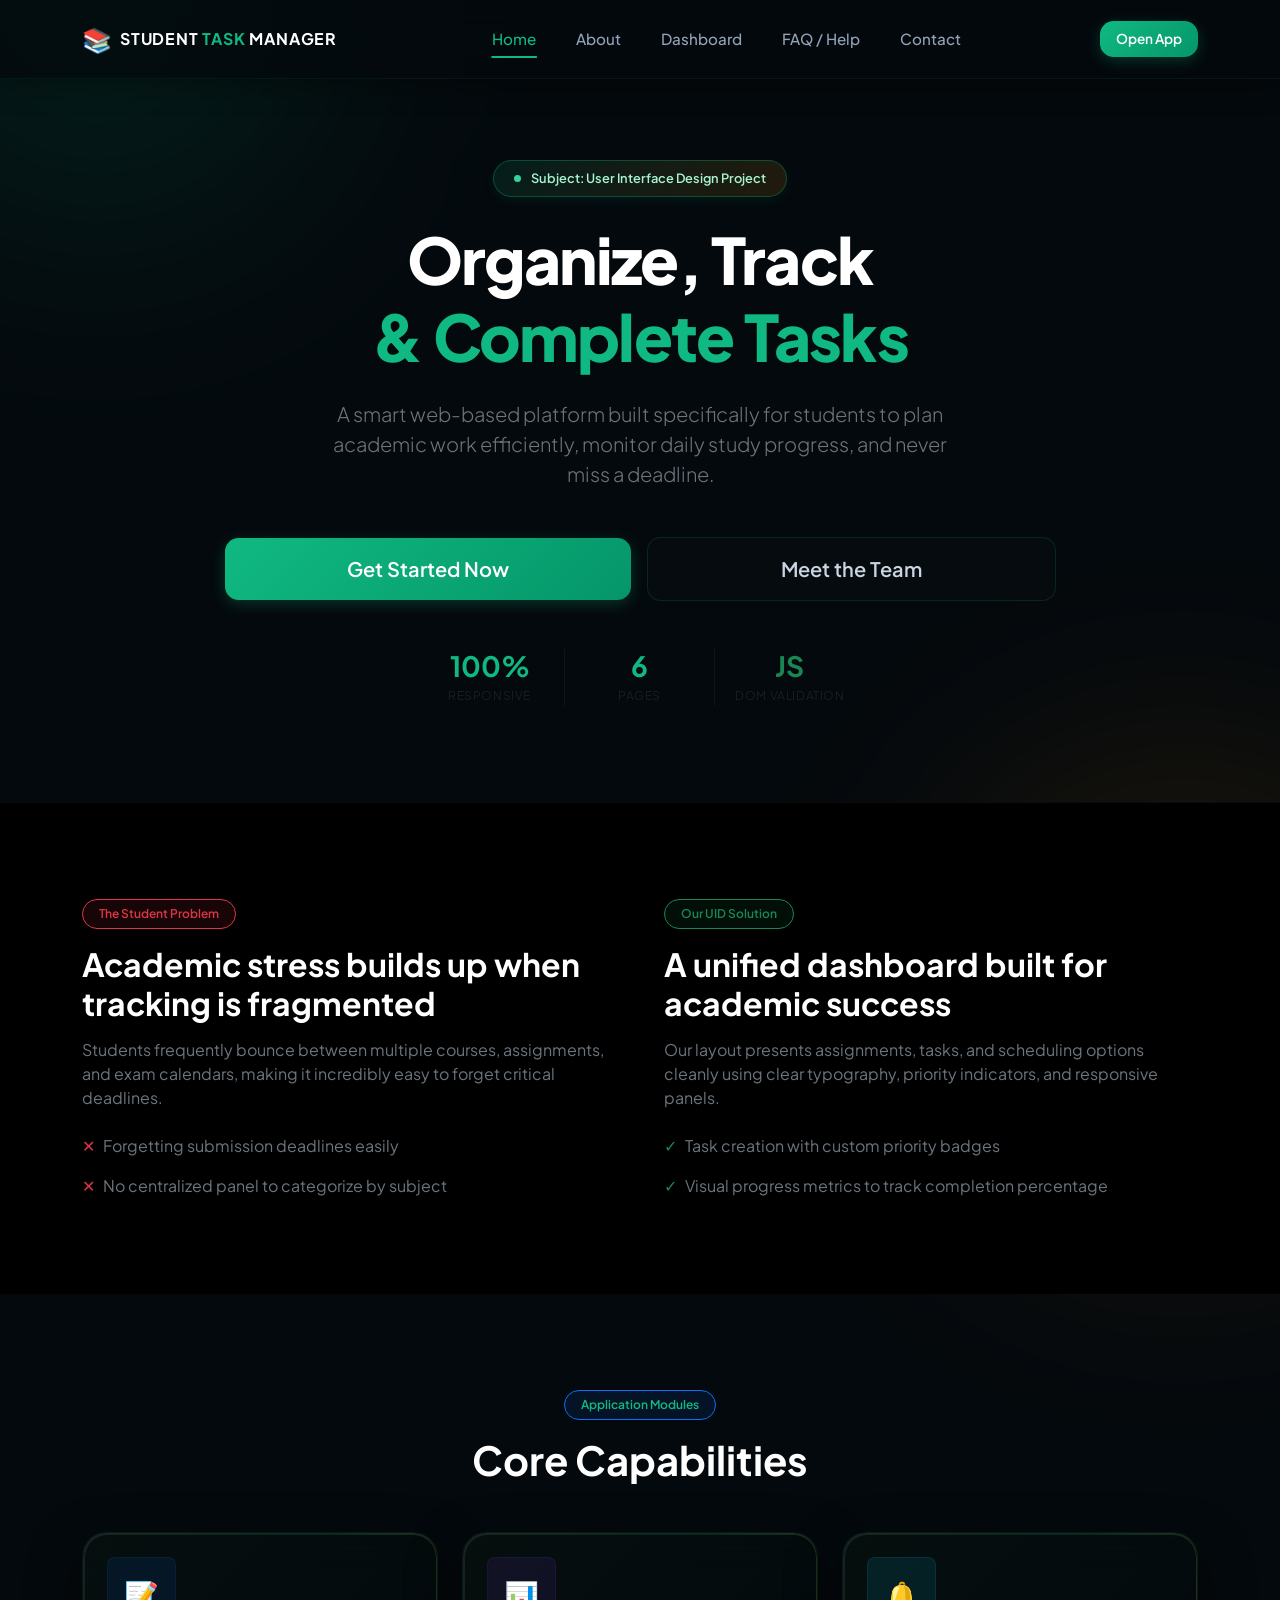
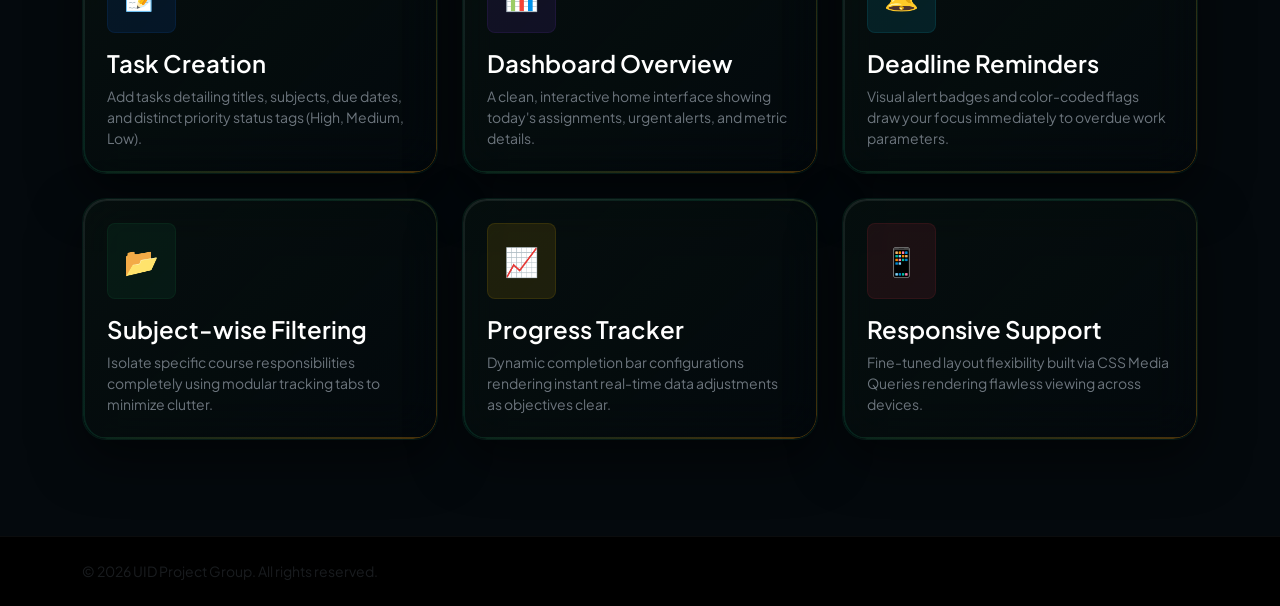
==== commit bd872e1a: "feat: implement login system with authentication guards across all application pages" ====
--- a/index.html
+++ b/index.html
@@ -6,6 +6,11 @@
   <meta name="viewport" content="width=device-width, initial-scale=1.0" />
   <title>Student Task Manager — Academic Productivity Platform</title>
 
+  <!-- Premium Google Fonts -->
+  <link rel="preconnect" href="https://fonts.googleapis.com">
+  <link rel="preconnect" href="https://fonts.gstatic.com" crossorigin>
+  <link href="https://fonts.googleapis.com/css2?family=Plus+Jakarta+Sans:wght@300;400;500;600;700;800&family=Outfit:wght@300;400;500;600;700;800&display=swap" rel="stylesheet">
+
   <link href="https://cdn.jsdelivr.net/npm/bootstrap@5.3.3/dist/css/bootstrap.min.css" rel="stylesheet">
   <link rel="stylesheet" href="codestyle.css">
 </head>
@@ -18,6 +23,8 @@
   <nav class="navbar navbar-expand-md navbar-dark fixed-top glass-navbar py-3">
     <div class="container-xl">
       <a class="navbar-brand d-flex align-items-center gap-2" href="index.html">
+        <span class="fs-4">📚</span>
+        <span class="fw-bold tracking-wider fs-6 text-white">STUDENT<span class="text-primary"> TASK </span>MANAGER</span>
       </a>
 
       <button class="navbar-toggler border-0" type="button" data-bs-toggle="collapse" data-bs-target="#mainNavbar"
@@ -28,13 +35,13 @@
       <div class="collapse navbar-collapse" id="mainNavbar">
         <ul class="navbar-nav mx-auto mb-2 mb-md-0 gap-2">
           <li class="nav-item"><a class="nav-link text-primary active" href="index.html">Home</a></li>
-          <li class="nav-item"><a class="nav-link text-secondary" href="About.html">About</a></li>
-          <li class="nav-item"><a class="nav-link text-secondary" href="Dashboard.html">Dashboard</a></li>
-          <li class="nav-item"><a class="nav-link text-secondary" href="FAQ.html">FAQ / Help</a></li>
-          <li class="nav-item"><a class="nav-link text-secondary" href="Contact.html">Contact</a></li>
+          <li class="nav-item"><a class="nav-link text-secondary" href="about.html">About</a></li>
+          <li class="nav-item"><a class="nav-link text-secondary" href="login.html">Dashboard</a></li>
+          <li class="nav-item"><a class="nav-link text-secondary" href="faq.html">FAQ / Help</a></li>
+          <li class="nav-item"><a class="nav-link text-secondary" href="contact.html">Contact</a></li>
         </ul>
         <div class="d-flex gap-2">
-          <a href="Dashboard.html" class="btn btn-custom-primary py-2 px-3 fs-7 d-none d-sm-block">Open App</a>
+          <a href="login.html" class="btn btn-custom-primary py-2 px-3 fs-7 d-none d-sm-block">Open App</a>
         </div>
       </div>
     </div>
@@ -62,7 +69,7 @@
         </p>
 
         <div class="d-flex flex-column flex-sm-row gap-3 justify-content-center align-items-center">
-          <a href="Dashboard.html" class="btn btn-custom-primary btn-lg px-4 py-3 w-100 w-sm-auto">
+          <a href="login.html" class="btn btn-custom-primary btn-lg px-4 py-3 w-100 w-sm-auto">
             Get Started Now
           </a>
           <a href="team.html" class="btn btn-custom-outline btn-lg px-4 py-3 w-100 w-sm-auto">
--- a/codestyle.css
+++ b/codestyle.css
@@ -79,7 +79,16 @@
    PAGES: Home & Profile (index.html, profile.html)
    ========================================== */
 body.page-home,
-body.page-profile {
+body.page-profile,
+body.page-about,
+body.page-contact,
+body.page-faq,
+body.page-login,
+body.page-dashboard,
+body.page-progress,
+body.page-reminder,
+body.page-schedule,
+body.page-task {
   background-color: var(--bg-dark);
   color: var(--text-white);
   font-family: 'Plus Jakarta Sans', sans-serif;
@@ -91,33 +100,37 @@
 }
 
 body.page-home .text-primary,
-body.page-profile .text-primary {
+body.page-profile .text-primary,
+body.page-about .text-primary,
+body.page-contact .text-primary,
+body.page-faq .text-primary,
+body.page-login .text-primary,
+body.page-dashboard .text-primary,
+body.page-progress .text-primary,
+body.page-reminder .text-primary,
+body.page-schedule .text-primary,
+body.page-task .text-primary {
   color: var(--primary) !important;
 }
 
 /* Premium Scrollbar */
-body.page-home::-webkit-scrollbar,
-body.page-profile::-webkit-scrollbar {
+body::-webkit-scrollbar {
   width: 8px;
   height: 8px;
 }
-body.page-home::-webkit-scrollbar-track,
-body.page-profile::-webkit-scrollbar-track {
+body::-webkit-scrollbar-track {
   background: var(--bg-dark);
 }
-body.page-home::-webkit-scrollbar-thumb,
-body.page-profile::-webkit-scrollbar-thumb {
+body::-webkit-scrollbar-thumb {
   background: rgba(255, 255, 255, 0.08);
   border-radius: 4px;
 }
-body.page-home::-webkit-scrollbar-thumb:hover,
-body.page-profile::-webkit-scrollbar-thumb:hover {
+body::-webkit-scrollbar-thumb:hover {
   background: rgba(var(--primary-rgb), 0.4);
 }
 
 /* Background Orbs with Fluid Floating Animations */
-.page-home .bg-orb,
-.page-profile .bg-orb {
+.bg-orb {
   position: absolute;
   width: 450px;
   height: 450px;
@@ -128,22 +141,19 @@
   pointer-events: none;
   transition: all 1s ease;
 }
-.page-home .bg-orb-1,
-.page-profile .bg-orb-1 { 
+.bg-orb-1 { 
   top: -10%; 
   left: -10%; 
   background: radial-gradient(circle, var(--primary) 0%, #047857 100%); 
   animation: float-orb-1 20s infinite alternate ease-in-out;
 }
-.page-home .bg-orb-2,
-.page-profile .bg-orb-2 { 
+.bg-orb-2 { 
   top: 35%; 
   right: -10%; 
   background: radial-gradient(circle, var(--accent-gold) 0%, #b45309 100%); 
   animation: float-orb-2 25s infinite alternate ease-in-out;
 }
-.page-home .bg-orb-3,
-.page-profile .bg-orb-3 { 
+.bg-orb-3 { 
   bottom: -10%; 
   left: 15%; 
   width: 350px;
@@ -743,7 +753,7 @@
   color: var(--text-white);
   font-family: 'Plus Jakarta Sans', sans-serif;
   min-height: 100vh;
-  padding: 60px 20px;
+  padding: 8rem 20px 4rem;
   position: relative;
   overflow-x: hidden;
 }
@@ -1264,3 +1274,100 @@
   line-height: 1.45;
 }
 
+/* ==========================================
+   SUPPORT & CONTACT PAGES STYLING
+   ========================================== */
+.support-card {
+  background: rgba(255, 255, 255, 0.015);
+  border: 1px solid rgba(255, 255, 255, 0.05);
+  border-radius: 12px;
+  padding: 1.5rem;
+}
+.support-grid-item {
+  background: rgba(255, 255, 255, 0.03);
+  padding: 0.5rem;
+  border-radius: 8px;
+  text-align: center;
+}
+
+/* ==========================================
+   FAQ & ACCORDION OVERRIDES
+   ========================================== */
+.faq-accordion-item {
+  background: rgba(255, 255, 255, 0.02) !important;
+  border: 1px solid rgba(255, 255, 255, 0.05) !important;
+  border-radius: 12px !important;
+  overflow: hidden;
+  margin-bottom: 1rem;
+  transition: all 0.3s ease;
+}
+.faq-accordion-item:hover {
+  border-color: rgba(16, 185, 129, 0.25) !important;
+  background: rgba(255, 255, 255, 0.03) !important;
+}
+.faq-accordion-button {
+  background: transparent !important;
+  color: var(--text-white) !important;
+  font-weight: 600 !important;
+  box-shadow: none !important;
+  padding: 1.25rem 1.5rem !important;
+  border: none !important;
+}
+.faq-accordion-body {
+  border-top: 1px solid rgba(255, 255, 255, 0.05) !important;
+  color: var(--text-gray) !important;
+  font-size: 0.9rem !important;
+  padding: 1.25rem 1.5rem !important;
+  background: transparent !important;
+}
+
+/* ==========================================
+   PAGE: Login (login.html)
+   ========================================== */
+body.page-login {
+  align-items: center;
+  justify-content: center;
+  padding: 20px;
+}
+.login-card {
+  background: var(--card-bg);
+  backdrop-filter: blur(24px);
+  -webkit-backdrop-filter: blur(24px);
+  border: 1px solid var(--border-light);
+  border-radius: 1.5rem;
+  padding: 3rem;
+  width: 450px;
+  max-width: 100%;
+  box-shadow: 0 20px 50px rgba(0, 0, 0, 0.5), inset 0 1px 1px rgba(255, 255, 255, 0.05);
+  position: relative;
+  overflow: hidden;
+  transition: all 0.4s cubic-bezier(0.16, 1, 0.3, 1);
+  z-index: 1;
+}
+.login-card::before {
+  content: '';
+  position: absolute;
+  top: 0; left: 0; right: 0; bottom: 0;
+  border-radius: 1.5rem;
+  padding: 1.5px;
+  background: linear-gradient(135deg, rgba(255, 255, 255, 0.08), rgba(16, 185, 129, 0.15) 40%, rgba(245, 158, 11, 0.3) 100%);
+  -webkit-mask: linear-gradient(#fff 0 0) content-box, linear-gradient(#fff 0 0);
+  -webkit-mask-composite: xor;
+  mask-composite: exclude;
+  pointer-events: none;
+  z-index: 1;
+}
+.login-card > * {
+  position: relative;
+  z-index: 2;
+}
+
+/* ==========================================
+   LAYOUT CORRECTIONS
+   ========================================== */
+.page-schedule .schedule-card {
+  display: flex;
+  flex-wrap: wrap;
+  gap: 12px;
+}
+
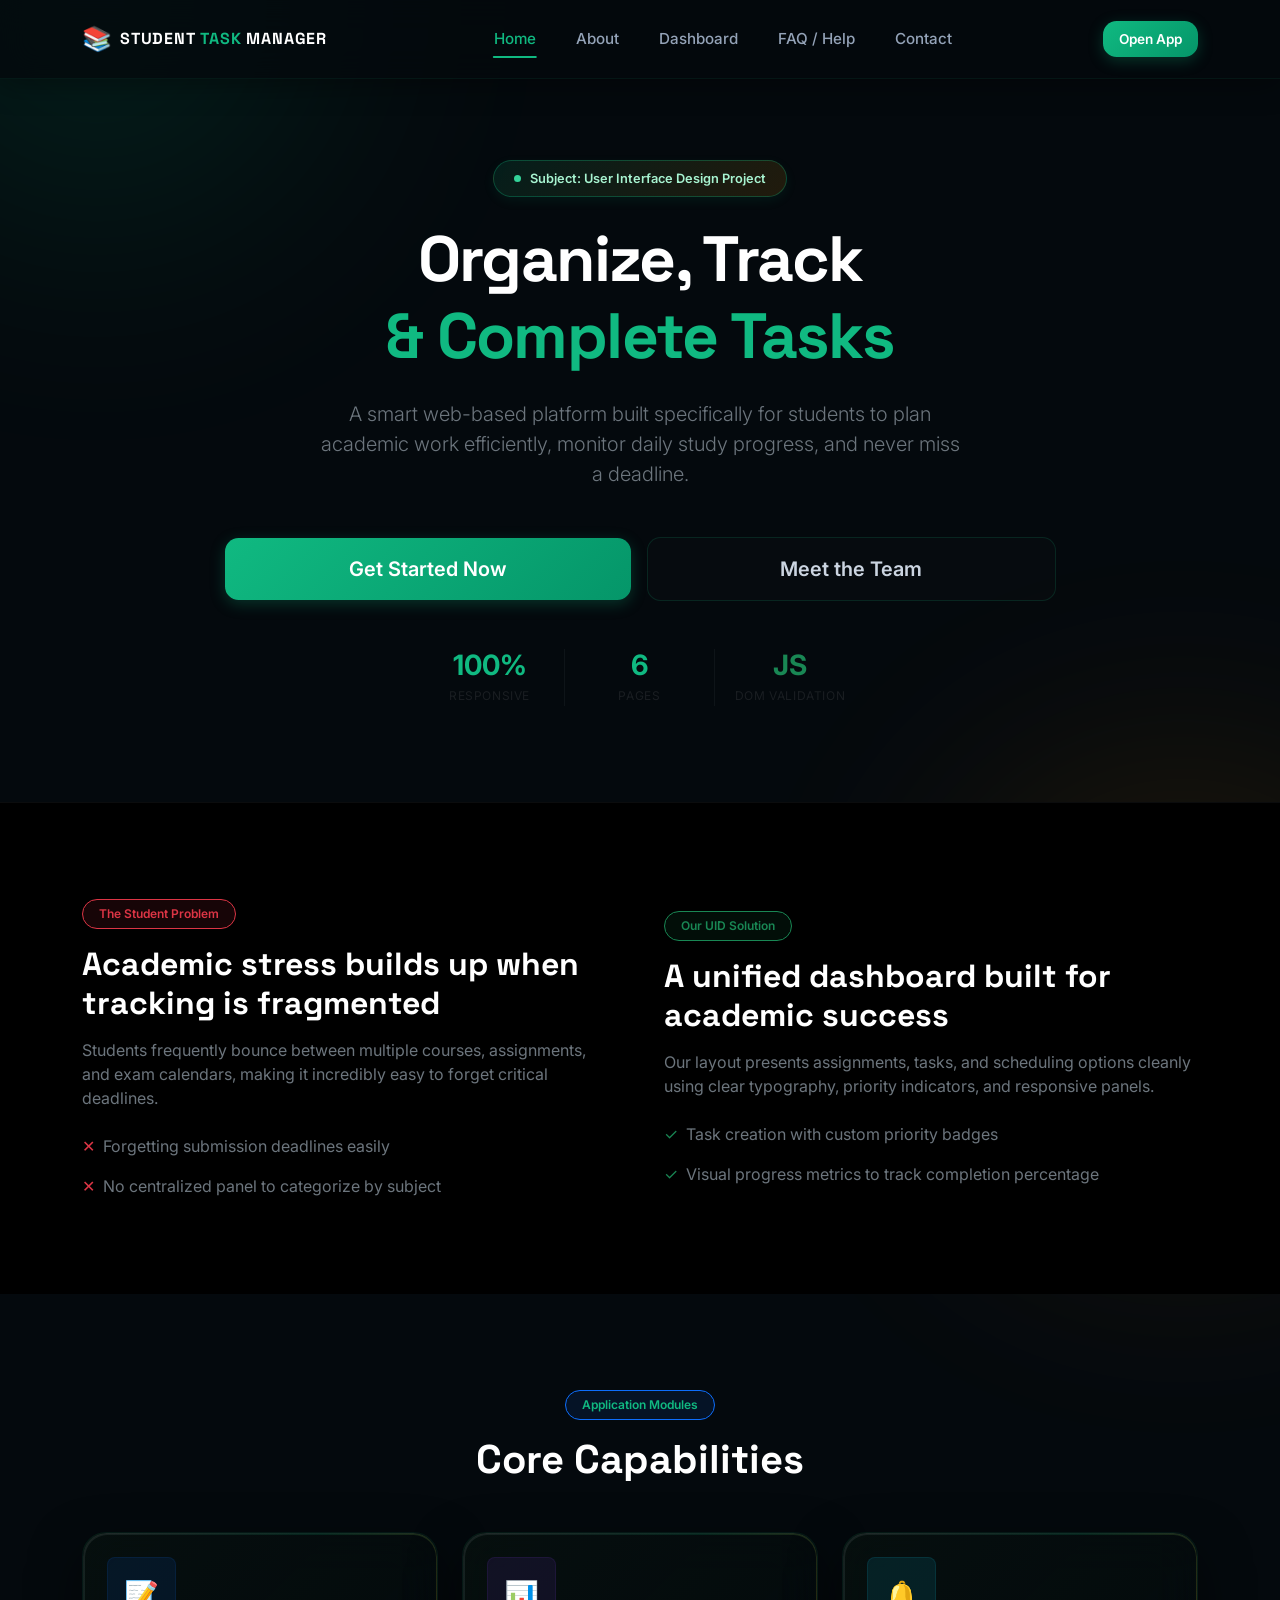
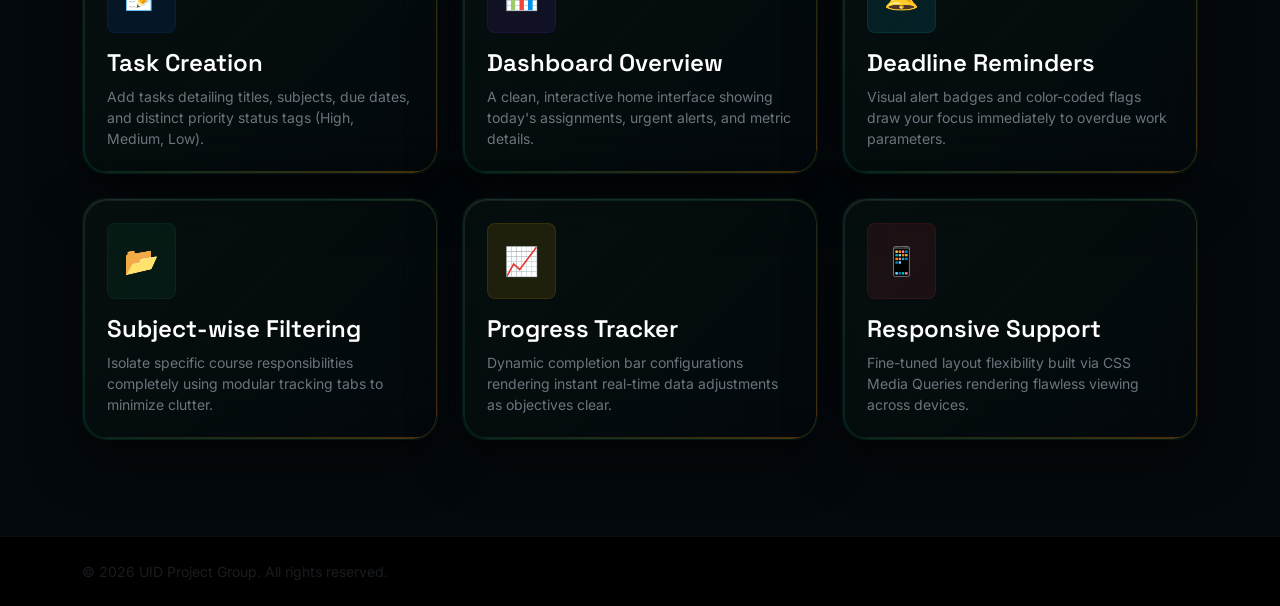
==== commit 9ed7febf: "refactor: update global typography to Inter and Space Grotesk via CSS variables" ====
--- a/index.html
+++ b/index.html
@@ -9,7 +9,7 @@
   <!-- Premium Google Fonts -->
   <link rel="preconnect" href="https://fonts.googleapis.com">
   <link rel="preconnect" href="https://fonts.gstatic.com" crossorigin>
-  <link href="https://fonts.googleapis.com/css2?family=Plus+Jakarta+Sans:wght@300;400;500;600;700;800&family=Outfit:wght@300;400;500;600;700;800&display=swap" rel="stylesheet">
+  <link href="https://fonts.googleapis.com/css2?family=Space+Grotesk:wght@300;400;500;600;700;800&family=Inter:wght@300;400;500;600;700;800&display=swap" rel="stylesheet">
 
   <link href="https://cdn.jsdelivr.net/npm/bootstrap@5.3.3/dist/css/bootstrap.min.css" rel="stylesheet">
   <link rel="stylesheet" href="codestyle.css">
--- a/codestyle.css
+++ b/codestyle.css
@@ -1,4 +1,4 @@
-  .homepage * {
+.homepage * {
       box-sizing: border-box;
     }
 
@@ -16,7 +16,24 @@
       --success: #34d399;
       --danger: #f87171;
       --border-light: rgba(16, 185, 129, 0.08);
-    }
+      --font-body: 'Inter', sans-serif;
+      --font-heading: 'Space Grotesk', sans-serif;
+    }
+
+/* ==========================================
+   GLOBAL FONT RULES
+   ========================================== */
+*, ::before, ::after {
+  font-family: var(--font-body) !important;
+}
+
+h1, h2, h3, h4, h5, h6, 
+.display-1, .display-2, .display-3, .display-4, .display-5, .display-6, 
+.navbar-brand, 
+h1 *, h2 *, h3 *, h4 *, h5 *, h6 *, 
+.navbar-brand * {
+  font-family: var(--font-heading) !important;
+}
 
 /* ==========================================
    UTILITY & HELPER CLASSES
@@ -91,7 +108,7 @@
 body.page-task {
   background-color: var(--bg-dark);
   color: var(--text-white);
-  font-family: 'Plus Jakarta Sans', sans-serif;
+  font-family: var(--font-body), sans-serif;
   overflow-x: hidden;
   min-height: 100vh;
   display: flex;
@@ -340,7 +357,7 @@
     }
     
     .glass-label {
-      font-family: 'Outfit', sans-serif;
+      font-family: var(--font-heading), sans-serif;
       font-size: 0.78rem;
       font-weight: 700;
       text-transform: uppercase;
@@ -527,7 +544,7 @@
 body.page-about {
   background-color: var(--bg-dark);
   color: var(--text-white);
-  font-family: 'Plus Jakarta Sans', sans-serif;
+  font-family: var(--font-body), sans-serif;
   min-height: 100vh;
   display: flex;
   flex-direction: column;
@@ -574,7 +591,7 @@
 }
 
 .page-about .about-card h2 {
-  font-family: 'Outfit', sans-serif;
+  font-family: var(--font-heading), sans-serif;
   font-size: 1.6rem;
   font-weight: 700;
   color: var(--text-white);
@@ -652,7 +669,7 @@
 body.page-dashboard {
   background-color: var(--bg-dark);
   color: var(--text-white);
-  font-family: 'Plus Jakarta Sans', sans-serif;
+  font-family: var(--font-body), sans-serif;
   overflow-x: hidden;
   min-height: 100vh;
 }
@@ -751,7 +768,7 @@
 body.page-task {
   background-color: var(--bg-dark);
   color: var(--text-white);
-  font-family: 'Plus Jakarta Sans', sans-serif;
+  font-family: var(--font-body), sans-serif;
   min-height: 100vh;
   padding: 8rem 20px 4rem;
   position: relative;
@@ -772,7 +789,7 @@
 .page-reminder h1,
 .page-schedule h1,
 .page-task h1 {
-  font-family: 'Outfit', sans-serif;
+  font-family: var(--font-heading), sans-serif;
   color: var(--text-white);
   font-size: 2.2rem;
   font-weight: 800;
@@ -903,12 +920,12 @@
   font-weight: 800;
   margin-top: 12px;
   color: var(--primary);
-  font-family: 'Outfit', sans-serif;
+  font-family: var(--font-heading), sans-serif;
   letter-spacing: -0.02em;
 }
 
 .page-progress .progress-container h2 {
-  font-family: 'Outfit', sans-serif;
+  font-family: var(--font-heading), sans-serif;
   font-size: 1.3rem;
   font-weight: 700;
   color: var(--text-white);
@@ -983,7 +1000,7 @@
   color: var(--text-white);
   font-size: 1.1rem;
   font-weight: 700;
-  font-family: 'Outfit', sans-serif;
+  font-family: var(--font-heading), sans-serif;
 }
 
 .page-reminder .message p {
@@ -1002,7 +1019,7 @@
    PAGE: Schedule (schedule.html)
    ========================================== */
 .page-schedule label {
-  font-family: 'Outfit', sans-serif;
+  font-family: var(--font-heading), sans-serif;
   font-size: 0.75rem !important;
   font-weight: 700 !important;
   text-transform: uppercase;
@@ -1075,7 +1092,7 @@
   color: var(--text-white);
   font-size: 1.15rem;
   font-weight: 700;
-  font-family: 'Outfit', sans-serif;
+  font-family: var(--font-heading), sans-serif;
 }
 
 .page-schedule .details p {
@@ -1137,7 +1154,7 @@
   color: var(--text-white);
   font-size: 1.15rem;
   font-weight: 700;
-  font-family: 'Outfit', sans-serif;
+  font-family: var(--font-heading), sans-serif;
 }
 
 .page-task .details {
@@ -1261,7 +1278,7 @@
 }
 
 .page-about .team-name {
-  font-family: 'Outfit', sans-serif;
+  font-family: var(--font-heading), sans-serif;
   font-size: 1.05rem;
   font-weight: 700;
   color: var(--text-white);
@@ -1369,5 +1386,4 @@
   display: flex;
   flex-wrap: wrap;
   gap: 12px;
-}
-
+}
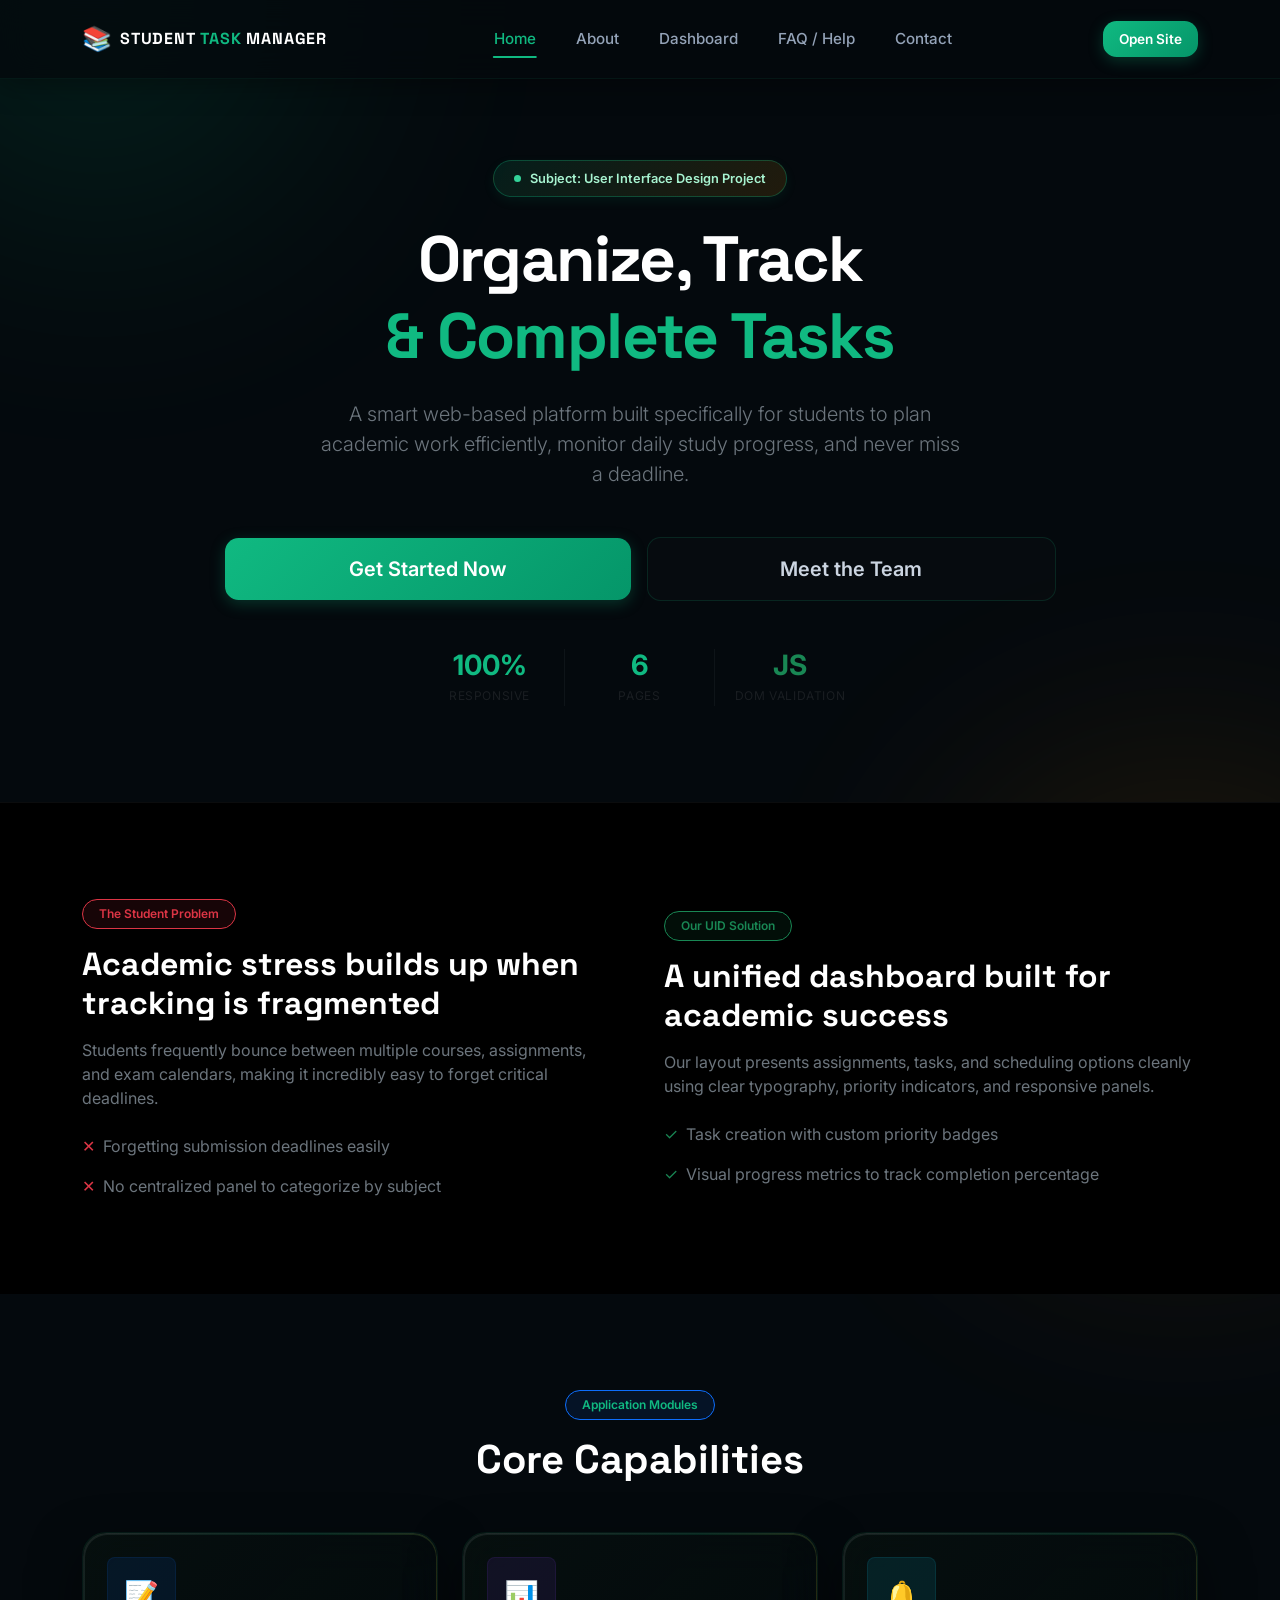
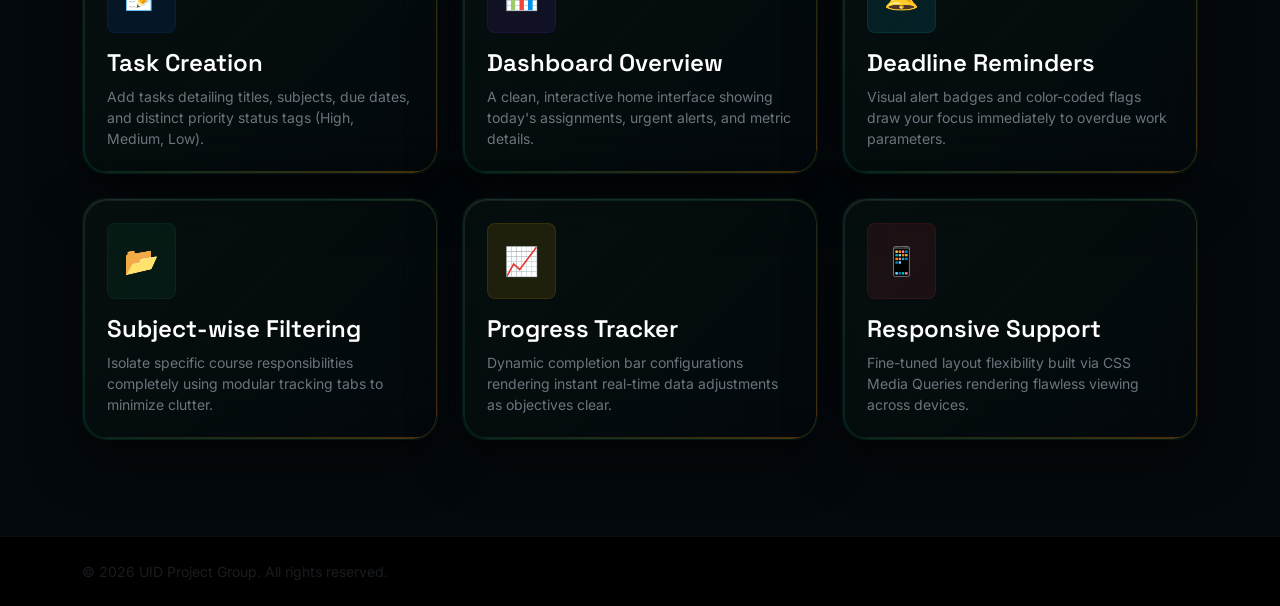
==== commit 3bdd939f: "style: rename Open App button to Open Site in navigation bar" ====
--- a/index.html
+++ b/index.html
@@ -41,7 +41,7 @@
           <li class="nav-item"><a class="nav-link text-secondary" href="contact.html">Contact</a></li>
         </ul>
         <div class="d-flex gap-2">
-          <a href="login.html" class="btn btn-custom-primary py-2 px-3 fs-7 d-none d-sm-block">Open App</a>
+          <a href="login.html" class="btn btn-custom-primary py-2 px-3 fs-7 d-none d-sm-block">Open Site</a>
         </div>
       </div>
     </div>
